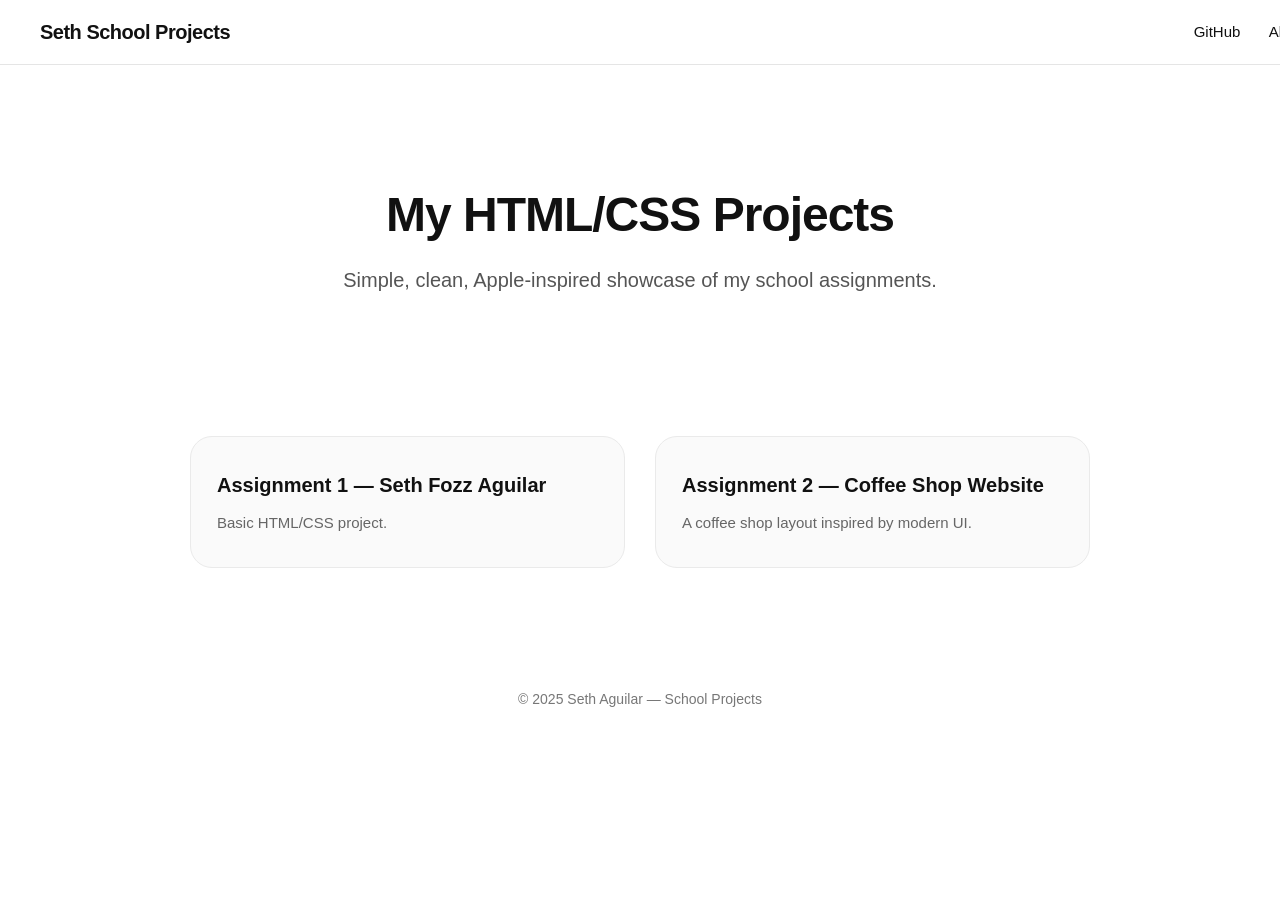
==== index.html @ 91d05e41 "Update index.html" ====
<!doctype html>
<html lang="en">
<head>
  <meta charset="utf-8" />
  <meta name="viewport" content="width=device-width,initial-scale=1" />
  <title>Seth Fozz — School Projects</title>

  <style>
    /* Apple-style clean font & spacing */
    body {
      margin: 0;
      font-family: -apple-system, BlinkMacSystemFont, "SF Pro Display",
                   "Segoe UI", Roboto, Helvetica, Arial, sans-serif;
      background: #ffffff;
      color: #111;
      line-height: 1.6;
    }

    nav {
      width: 100%;
      padding: 16px 40px;
      display: flex;
      justify-content: space-between;
      align-items: center;
      border-bottom: 1px solid #e5e5e5;
      position: sticky;
      top: 0;
      background: rgba(255,255,255,0.85);
      backdrop-filter: blur(12px);
    }

    nav .title {
      font-size: 20px;
      font-weight: 600;
      letter-spacing: -0.5px;
    }

    nav a {
      font-size: 15px;
      text-decoration: none;
      color: #111;
      padding: 6px 12px;
      border-radius: 8px;
      transition: 0.25s;
    }

    nav a:hover {
      background: #f2f2f2;
    }

    .hero {
      text-align: center;
      padding: 80px 20px;
    }

    .hero h1 {
      font-size: 48px;
      font-weight: 700;
      letter-spacing: -1px;
      margin-bottom: 10px;
    }

    .hero p {
      font-size: 20px;
      color: #555;
      max-width: 600px;
      margin: auto;
    }

    .projects {
      max-width: 900px;
      margin: 60px auto;
      padding: 0 20px;
      display: grid;
      grid-template-columns: repeat(auto-fit, minmax(260px, 1fr));
      gap: 30px;
    }

    .card {
      padding: 32px 26px;
      border: 1px solid #eaeaea;
      border-radius: 22px;
      text-align: left;
      cursor: pointer;
      transition: 0.3s;
      background: #fafafa;
    }

    .card:hover {
      transform: translateY(-6px);
      box-shadow: 0 14px 28px rgba(0,0,0,0.08);
      background: #ffffff;
    }

    .card h2 {
      margin: 0 0 10px;
      font-size: 20px;
      font-weight: 600;
    }

    .card p {
      margin: 0;
      font-size: 15px;
      color: #666;
    }

    footer {
      margin-top: 80px;
      padding: 40px;
      text-align: center;
      font-size: 14px;
      color: #777;
    }

    @media(max-width: 600px){
      .hero h1 {
        font-size: 34px;
      }
      nav {
        padding: 14px 18px;
      }
    }
  </style>
</head>

<body>

  <!-- Navigation -->
  <nav>
    <div class="title">Seth School Projects</div>
    <div>
      <a href="#">GitHub</a>
      <a href="#">About</a>
    </div>
  </nav>

  <!-- Hero Section -->
  <div class="hero">
    <h1>My HTML/CSS Projects</h1>
    <p>Simple, clean, Apple-inspired showcase of my school assignments.</p>
  </div>

  <!-- Project Cards -->
  <div class="projects">

    <!-- Assignment 1 -->
    <a href="Assignement 1 - Seth Fozz Aguilar/" style="text-decoration:none; color:inherit;">
      <div class="card">
        <h2>Assignment 1 — Seth Fozz Aguilar</h2>
        <p>Basic HTML/CSS project.</p>
      </div>
    </a>

    <!-- Assignment 2 -->
    <a href="Assignment 2 - Coffee Shop Website/" style="text-decoration:none; color:inherit;">
      <div class="card">
        <h2>Assignment 2 — Coffee Shop Website</h2>
        <p>A coffee shop layout inspired by modern UI.</p>
      </div>
    </a>

  </div>

  <!-- Footer -->
  <footer>
    © 2025 Seth Aguilar — School Projects
  </footer>

</body>
</html>
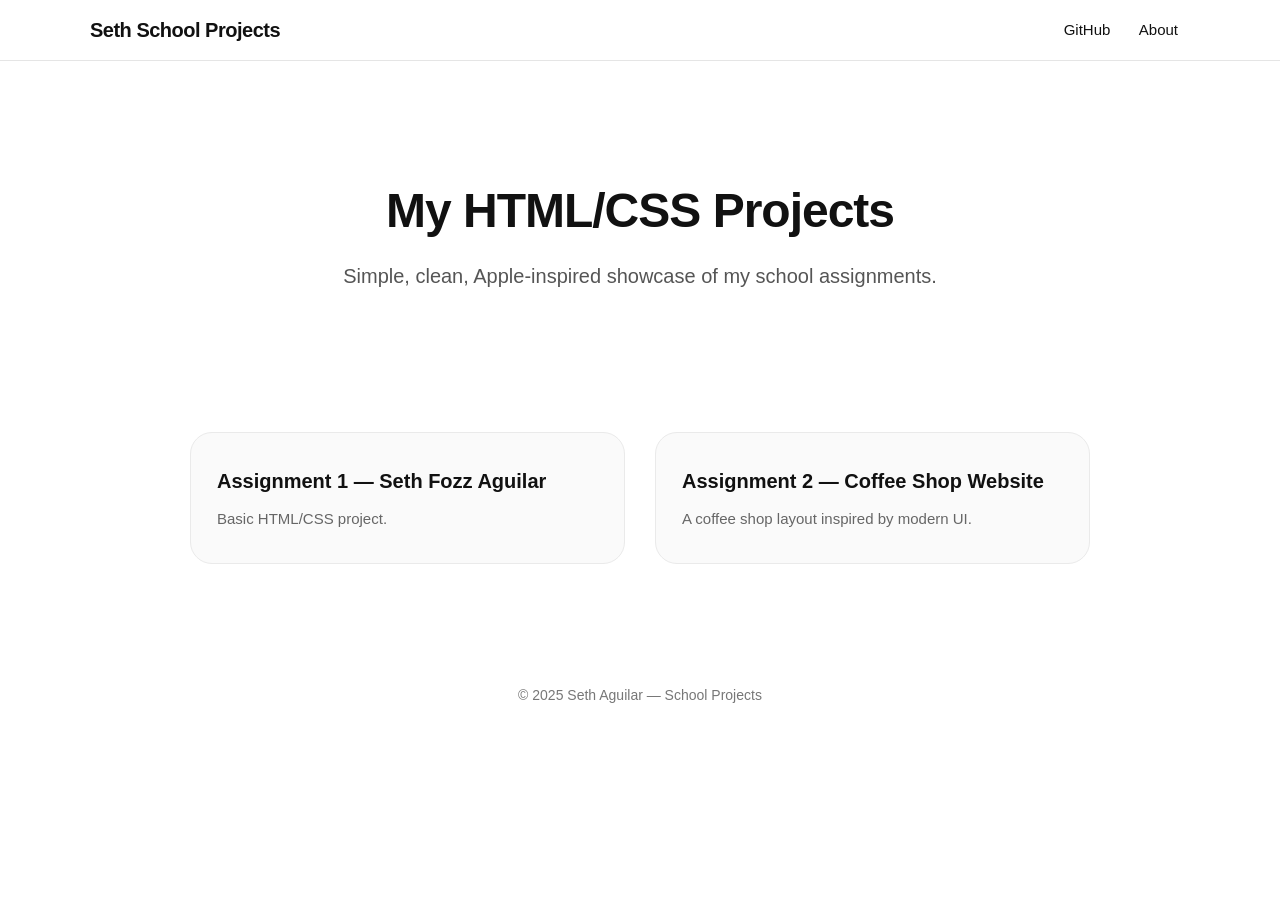
==== commit 360702fb: "Update index.html" ====
--- a/index.html
+++ b/index.html
@@ -16,17 +16,28 @@
       line-height: 1.6;
     }
 
+    /* NAVIGATION */
     nav {
       width: 100%;
-      padding: 16px 40px;
+      padding: 14px 0;
+      position: sticky;
+      top: 0;
+      background: rgba(255,255,255,0.85);
+      border-bottom: 1px solid #e5e5e5;
+      backdrop-filter: blur(12px);
+      display: flex;
+      justify-content: center;
+      z-index: 999;
+    }
+
+    /* keeps nav content centered & prevents clipping */
+    .nav-content {
+      width: 100%;
+      max-width: 1100px;
       display: flex;
       justify-content: space-between;
       align-items: center;
-      border-bottom: 1px solid #e5e5e5;
-      position: sticky;
-      top: 0;
-      background: rgba(255,255,255,0.85);
-      backdrop-filter: blur(12px);
+      padding: 0 24px;
     }
 
     nav .title {
@@ -48,6 +59,7 @@
       background: #f2f2f2;
     }
 
+    /* HERO SECTION */
     .hero {
       text-align: center;
       padding: 80px 20px;
@@ -67,6 +79,7 @@
       margin: auto;
     }
 
+    /* PROJECT GRID */
     .projects {
       max-width: 900px;
       margin: 60px auto;
@@ -104,6 +117,7 @@
       color: #666;
     }
 
+    /* FOOTER */
     footer {
       margin-top: 80px;
       padding: 40px;
@@ -112,12 +126,13 @@
       color: #777;
     }
 
+    /* MOBILE FIXES */
     @media(max-width: 600px){
       .hero h1 {
         font-size: 34px;
       }
-      nav {
-        padding: 14px 18px;
+      nav .title {
+        font-size: 18px;
       }
     }
   </style>
@@ -127,10 +142,12 @@
 
   <!-- Navigation -->
   <nav>
-    <div class="title">Seth School Projects</div>
-    <div>
-      <a href="#">GitHub</a>
-      <a href="#">About</a>
+    <div class="nav-content">
+      <div class="title">Seth School Projects</div>
+      <div>
+        <a href="#">GitHub</a>
+        <a href="#">About</a>
+      </div>
     </div>
   </nav>
 
@@ -144,7 +161,7 @@
   <div class="projects">
 
     <!-- Assignment 1 -->
-    <a href="Assignement 1 - Seth Fozz Aguilar/" style="text-decoration:none; color:inherit;">
+    <a href="Assignment 1 - Seth Fozz Aguilar/" style="text-decoration:none; color:inherit;">
       <div class="card">
         <h2>Assignment 1 — Seth Fozz Aguilar</h2>
         <p>Basic HTML/CSS project.</p>
@@ -168,4 +185,3 @@
 
 </body>
 </html>
-
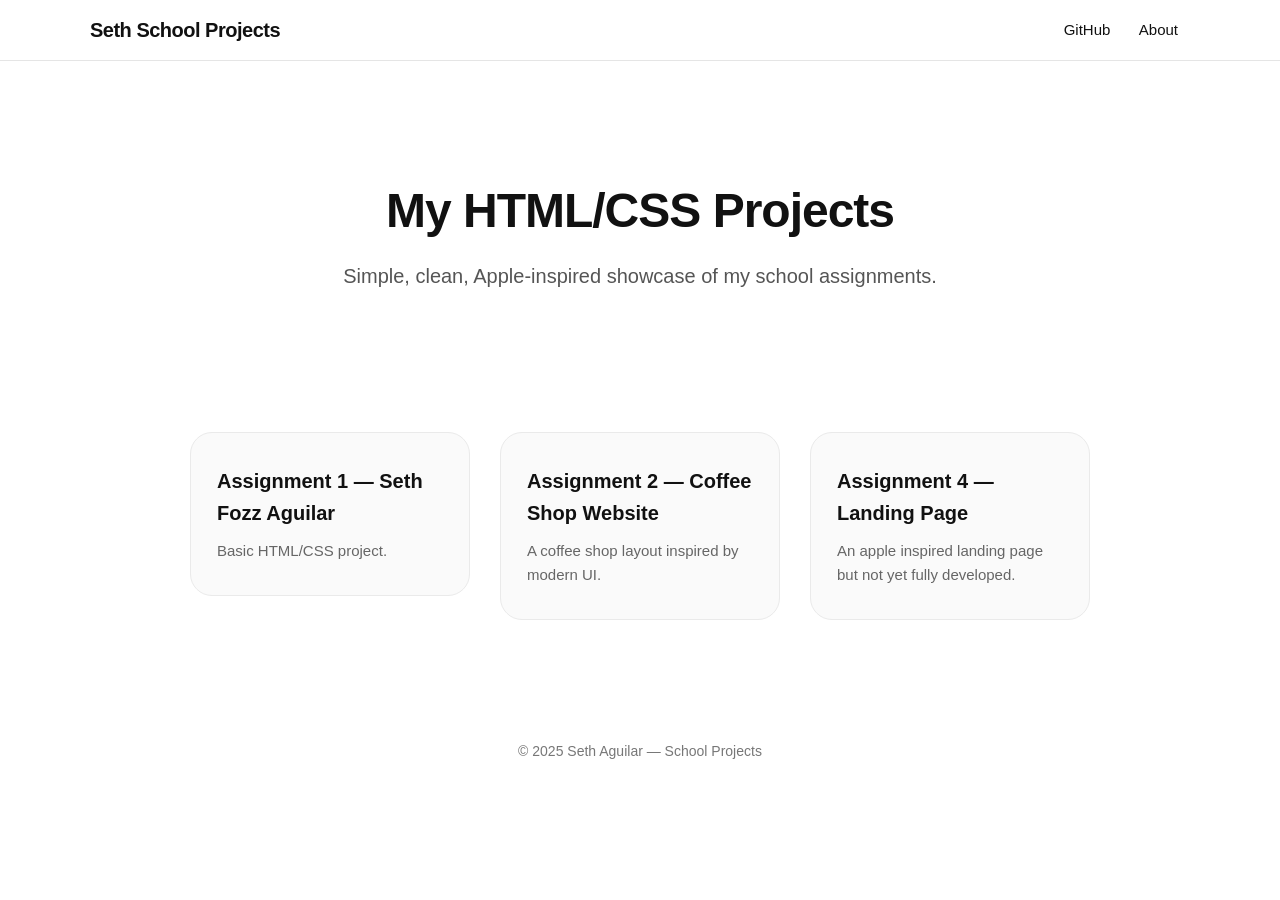
==== commit 535dc47d: "Update index.html updated to the latest  Added Assignment 4" ====
--- a/index.html
+++ b/index.html
@@ -145,8 +145,8 @@
     <div class="nav-content">
       <div class="title">Seth School Projects</div>
       <div>
-        <a href="#">GitHub</a>
-        <a href="#">About</a>
+        <a href="https://github.com/SethFozz">GitHub</a>
+        <a href="Assignment 1 - Seth Fozz Aguilar/">About</a>
       </div>
     </div>
   </nav>
@@ -176,6 +176,15 @@
       </div>
     </a>
 
+        <!-- Assignment 4 -->
+<a href="Assignment 2 - Coffee Shop Website/LandingLatte.html" style="text-decoration:none; color:inherit;">
+  <div class="card">
+    <h2>Assignment 4 — Landing Page</h2>
+    <p>An apple inspired landing page but not yet fully developed.</p>
+  </div>
+</a>
+
+
   </div>
 
   <!-- Footer -->
@@ -185,3 +194,6 @@
 
 </body>
 </html>
+
+
+
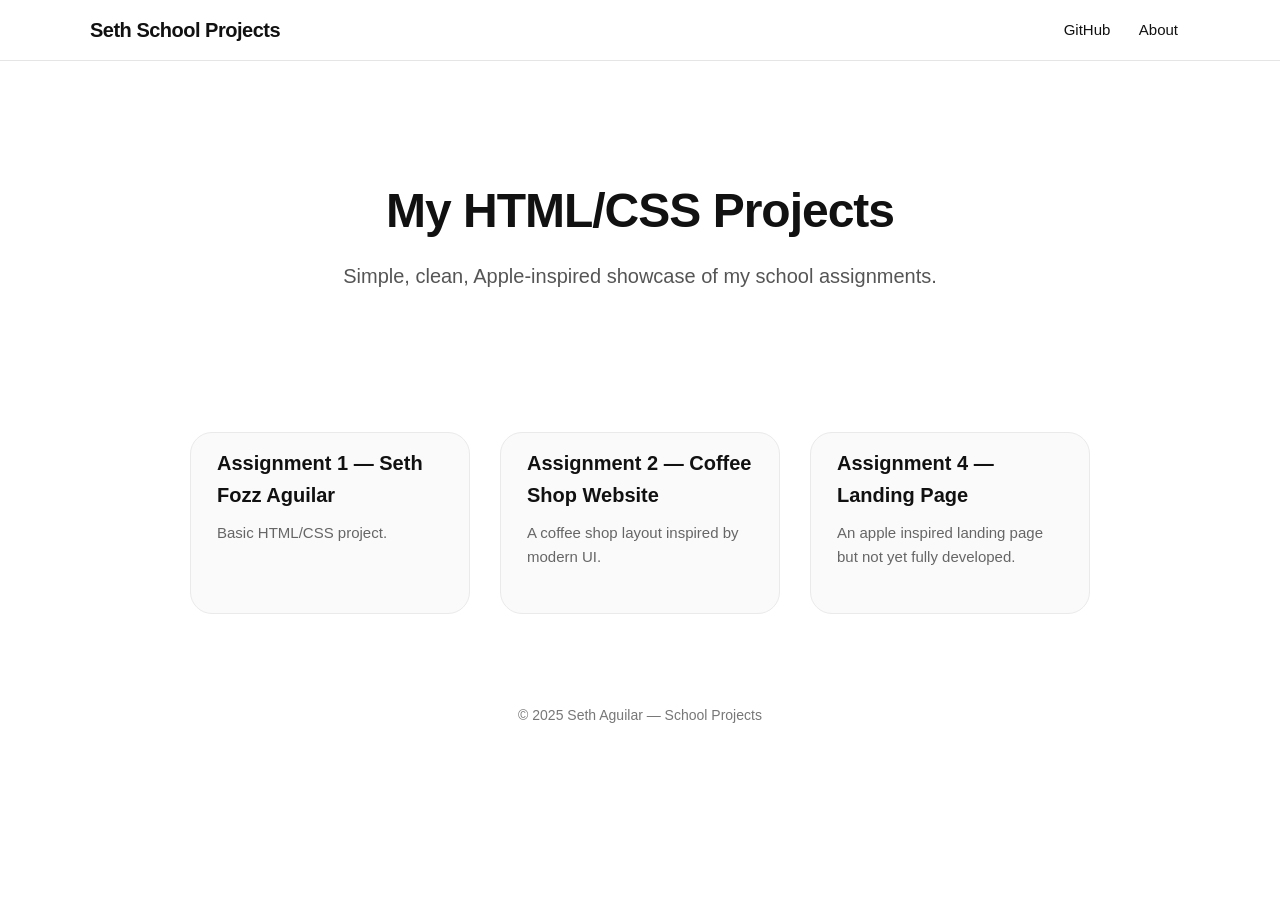
==== commit f21f1687: "Update index.html updated fixed equal container" ====
--- a/index.html
+++ b/index.html
@@ -80,24 +80,29 @@
     }
 
     /* PROJECT GRID */
-    .projects {
-      max-width: 900px;
-      margin: 60px auto;
-      padding: 0 20px;
-      display: grid;
-      grid-template-columns: repeat(auto-fit, minmax(260px, 1fr));
-      gap: 30px;
-    }
-
-    .card {
-      padding: 32px 26px;
-      border: 1px solid #eaeaea;
-      border-radius: 22px;
-      text-align: left;
-      cursor: pointer;
-      transition: 0.3s;
-      background: #fafafa;
-    }
+        .projects {
+  max-width: 900px;
+  margin: 60px auto;
+  padding: 0 20px;
+  display: grid;
+  grid-template-columns: repeat(auto-fit, minmax(260px, 1fr));
+  gap: 30px;
+  align-items: stretch; /* NEW */
+}
+
+.card {
+  padding: 14px 26px;
+  border: 1px solid #eaeaea;
+  border-radius: 22px;
+  text-align: left;
+  cursor: pointer;
+  transition: 0.3s;
+  background: #fafafa;
+
+  display: flex;           /* NEW */
+  flex-direction: column;  /* NEW */
+  height: 100%;            /* NEW */
+}
 
     .card:hover {
       transform: translateY(-6px);
@@ -177,7 +182,7 @@
     </a>
 
         <!-- Assignment 4 -->
-<a href="Assignment 2 - Coffee Shop Website/LandingLatte.html" style="text-decoration:none; color:inherit;">
+<a href="Assignment 2 - Coffee Shop Website/Lattelanding.html" style="text-decoration:none; color:inherit;">
   <div class="card">
     <h2>Assignment 4 — Landing Page</h2>
     <p>An apple inspired landing page but not yet fully developed.</p>
@@ -197,3 +202,4 @@
 
 
 
+
